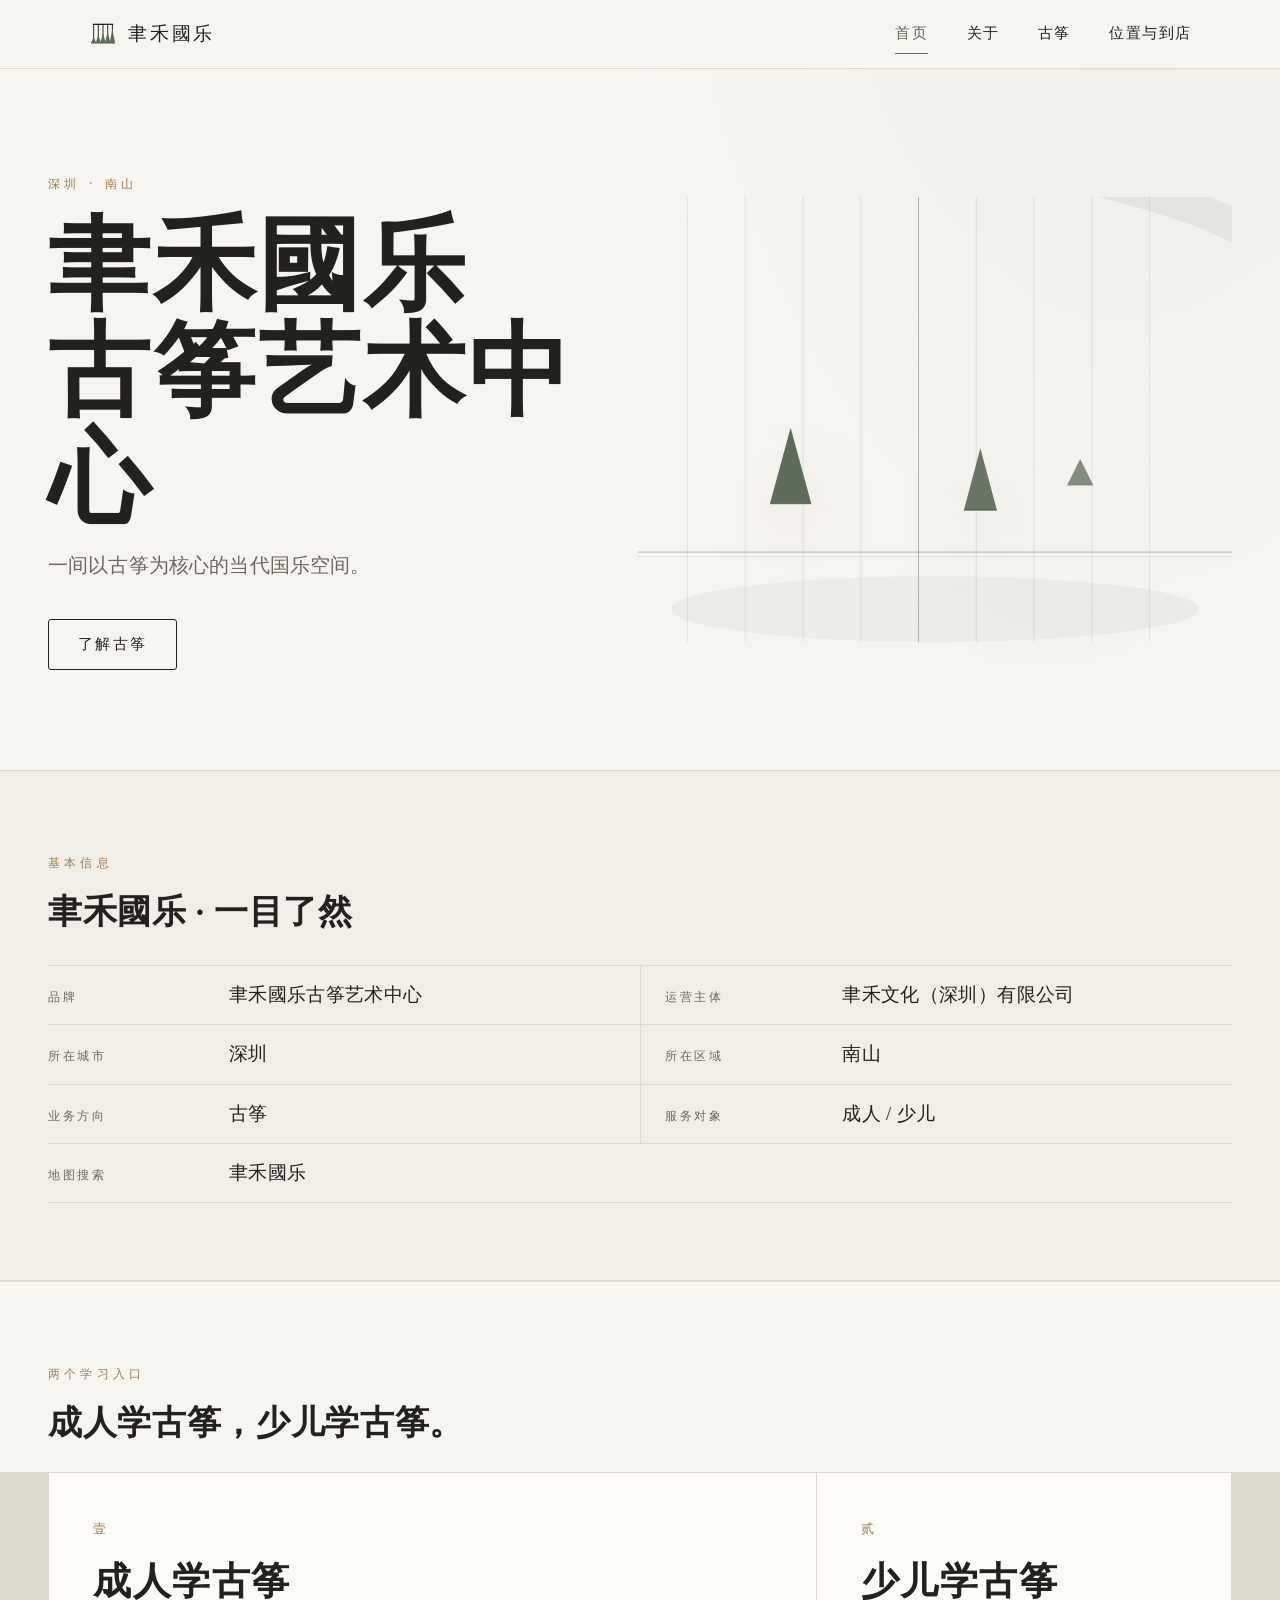
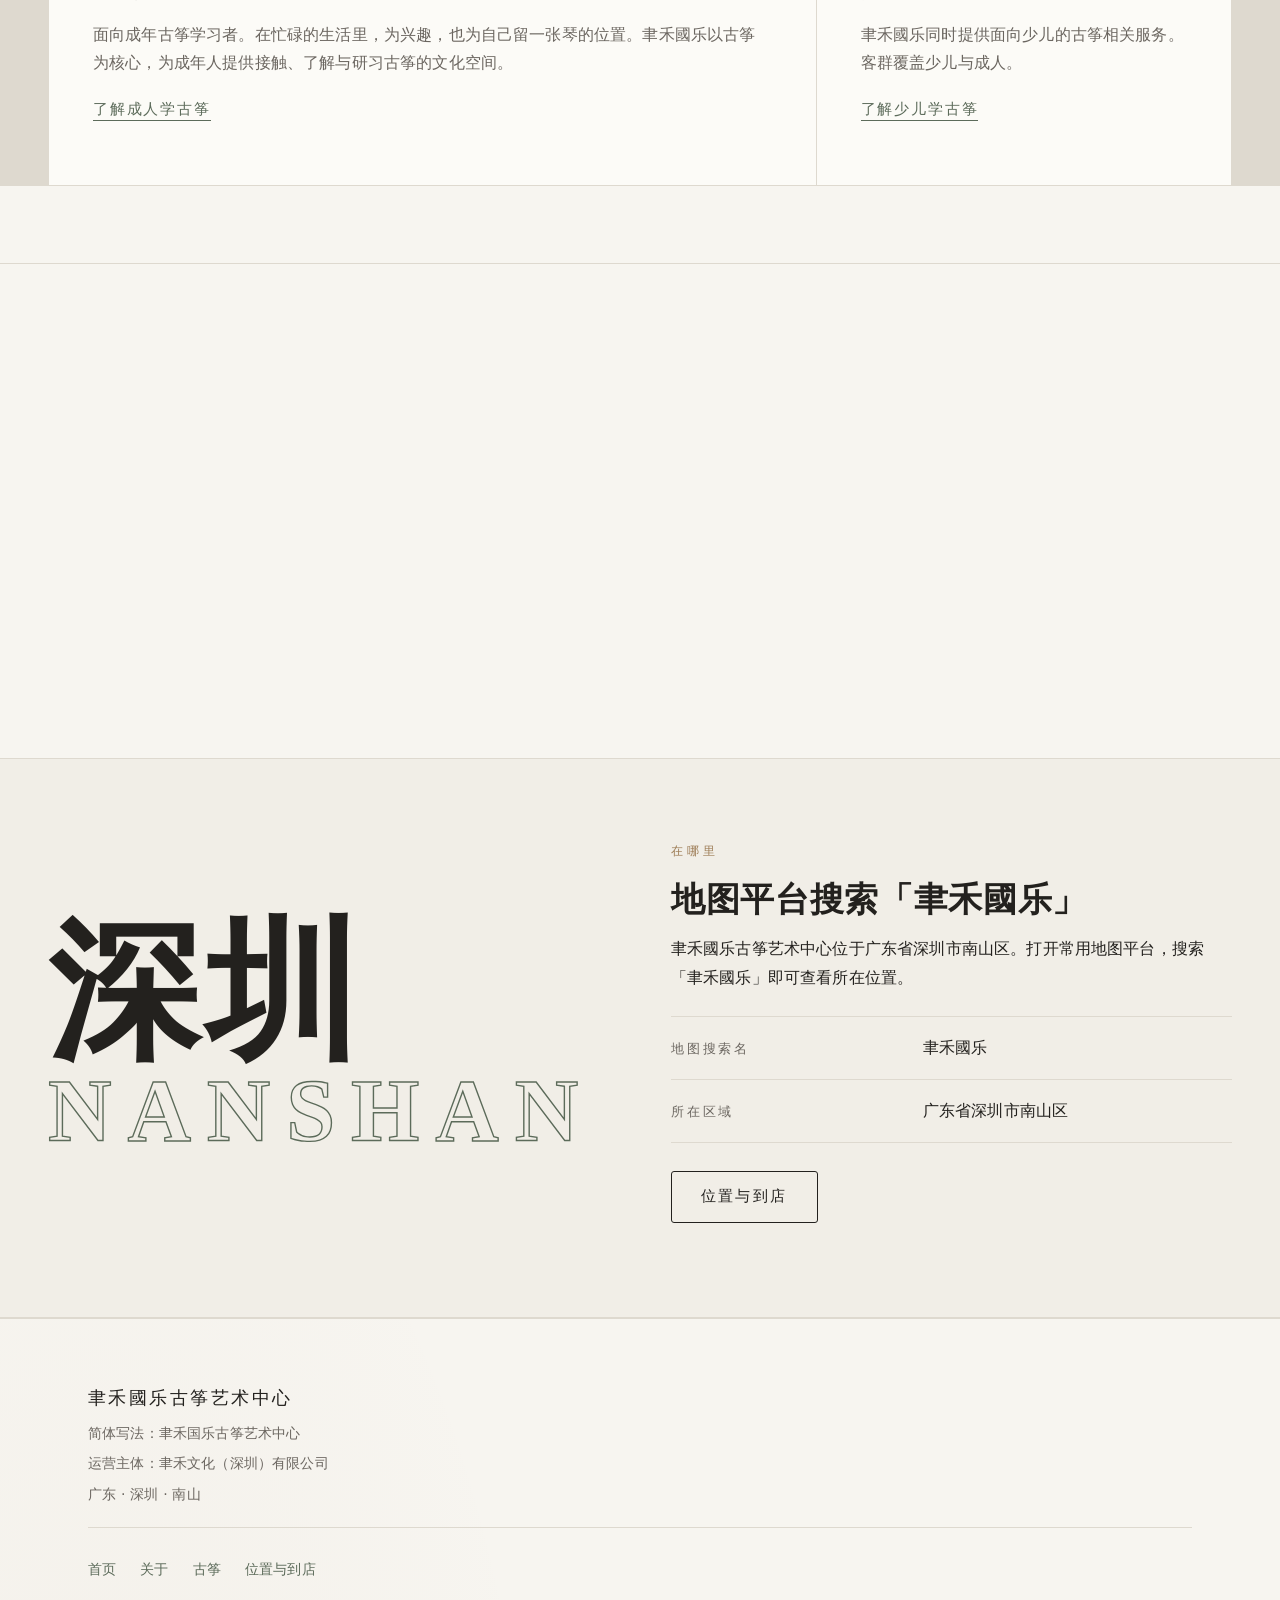
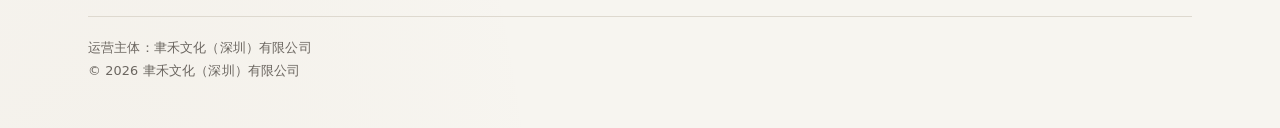
==== index.html @ 2957396b "Add files via upload" ====
<!DOCTYPE html>
<html lang="zh-CN">
<head>
  <meta charset="UTF-8">
  <script>document.documentElement.classList.add('js');</script>
  <meta name="viewport" content="width=device-width, initial-scale=1.0">
  <title>聿禾國乐古筝艺术中心 | 深圳古筝</title>
  <meta name="description" content="聿禾國乐古筝艺术中心，位于深圳南山的古筝文化空间，由聿禾文化（深圳）有限公司实际运营，同时面向成人与少儿古筝学习者。">
  <meta property="og:type" content="website">
  <meta property="og:locale" content="zh_CN">
  <meta property="og:title" content="聿禾國乐古筝艺术中心 | 深圳古筝">
  <meta property="og:description" content="位于深圳南山的古筝文化空间，同时面向成人与少儿古筝学习者。">
  <link rel="stylesheet" href="assets/css/styles.css">
  <!--
    结构化数据实体 @id 策略（部署前必读）：
    - 当前本地预览：使用相对锚点 @id（#yuhe-culture / #yuhe-guoyue），四页完全一致。
    - 正式域名确定后：全站四页统一替换为同一组绝对 @id，不得让不同页面生成不同实体 ID：
        Organization  -> https://最终域名/#yuhe-culture
        LocalBusiness -> https://最终域名/#yuhe-guoyue
    - 同时建议为各实体补写 "url" 字段，指向其对应页面的绝对地址。
  -->
  <script type="application/ld+json">
  {
    "@context": "https://schema.org",
    "@graph": [
      {
        "@type": "Organization",
        "@id": "#yuhe-culture",
        "name": "聿禾文化（深圳）有限公司",
        "address": {
          "@type": "PostalAddress",
          "addressRegion": "广东省",
          "addressLocality": "深圳市南山区",
          "addressCountry": "CN"
        }
      },
      {
        "@type": "LocalBusiness",
        "@id": "#yuhe-guoyue",
        "name": "聿禾國乐古筝艺术中心",
        "alternateName": "聿禾国乐古筝艺术中心",
        "description": "聿禾國乐古筝艺术中心是位于深圳市南山区的古筝文化空间，由聿禾文化（深圳）有限公司实际运营，同时面向成人与少儿古筝学习者。",
        "address": {
          "@type": "PostalAddress",
          "addressRegion": "广东省",
          "addressLocality": "深圳市南山区",
          "addressCountry": "CN"
        },
        "parentOrganization": { "@id": "#yuhe-culture" }
      }
    ]
  }
  </script>
</head>
<body>
  <a class="skip-link" href="#main">跳至主要内容</a>

  <header class="site-header">
    <div class="wrap nav-bar">
      <a class="brand" href="index.html" aria-label="聿禾國乐古筝艺术中心 首页">
        <img class="brand-mark" src="assets/svg/brand-mark.svg" alt="">
        聿禾國乐
      </a>
      <button class="nav-toggle" aria-expanded="false" aria-controls="site-nav" aria-label="打开导航菜单">
        <span class="bars"></span>
      </button>
      <nav class="site-nav" id="site-nav" aria-label="主导航">
        <a href="index.html" aria-current="page">首页</a>
        <a href="about.html">关于</a>
        <a href="adult.html">古筝</a>
        <a href="contact.html">位置与到店</a>
      </nav>
    </div>
  </header>

  <main id="main">

    <!-- Hero · 非对称双栏 · 左侧简短品牌信息，右侧大尺度器物裁切视觉 -->
    <section class="hero">
      <div class="wrap wrap--wide hero-grid">
        <div class="hero-text">
          <p class="eyebrow reveal">深圳 · 南山</p>
          <h1 class="display reveal">聿禾國乐<br>古筝艺术中心</h1>
          <p class="lead reveal">一间以古筝为核心的当代国乐空间。</p>
          <div class="hero-cta reveal">
            <a class="btn" href="adult.html">了解古筝</a>
          </div>
        </div>
        <div class="hero-visual reveal">
          <img class="instrument" src="assets/svg/guzheng-hero.svg" alt="古筝琴弦与筝码的局部裁切构图，品牌主视觉">
        </div>
      </div>
    </section>

    <!-- 01｜品牌速览 · 编辑式信息 -->
    <section class="section section--tint" aria-labelledby="entity-info">
      <div class="wrap wrap--wide">
        <p class="eyebrow reveal">基本信息</p>
        <h2 id="entity-info" class="reveal">聿禾國乐 · 一目了然</h2>
        <dl class="entity-info" style="margin-top:2rem;">
          <div class="reveal"><dt>品牌</dt><dd>聿禾國乐古筝艺术中心</dd></div>
          <div class="reveal"><dt>运营主体</dt><dd>聿禾文化（深圳）有限公司</dd></div>
          <div class="reveal"><dt>所在城市</dt><dd>深圳</dd></div>
          <div class="reveal"><dt>所在区域</dt><dd>南山</dd></div>
          <div class="reveal"><dt>业务方向</dt><dd>古筝</dd></div>
          <div class="reveal"><dt>服务对象</dt><dd>成人 / 少儿</dd></div>
          <div class="reveal"><dt>地图搜索</dt><dd>聿禾國乐</dd></div>
        </dl>
      </div>
    </section>

    <!-- 02｜成人 / 少儿双入口 · 不同视觉权重 -->
    <section class="section" aria-labelledby="audience">
      <div class="wrap wrap--wide">
        <p class="eyebrow reveal">两个学习入口</p>
        <h2 id="audience" class="reveal">成人学古筝，少儿学古筝。</h2>
      </div>
      <div class="wrap wrap--wide audience-grid" style="margin-top:1.75rem;">
        <article class="audience-cell reveal" id="adult">
          <span class="num">壹</span>
          <h3 class="aud-title">成人学古筝</h3>
          <p class="aud-body">面向成年古筝学习者。在忙碌的生活里，为兴趣，也为自己留一张琴的位置。聿禾國乐以古筝为核心，为成年人提供接触、了解与研习古筝的文化空间。</p>
          <p class="aud-link"><a class="btn-text" href="adult.html#adult-section">了解成人学古筝</a></p>
        </article>
        <article class="audience-cell reveal" id="children">
          <span class="num">贰</span>
          <h3 class="aud-title">少儿学古筝</h3>
          <p class="aud-body">聿禾國乐同时提供面向少儿的古筝相关服务。客群覆盖少儿与成人。</p>
          <p class="aud-link"><a class="btn-text" href="adult.html#children-section">了解少儿学古筝</a></p>
        </article>
      </div>
    </section>

    <!-- 03｜品牌与公司 -->
    <section class="section" aria-labelledby="relation">
      <div class="wrap wrap--wide">
        <p class="eyebrow reveal">运营主体</p>
        <h2 id="relation" class="reveal">聿禾國乐 × 聿禾文化</h2>
        <p class="reveal muted" style="max-width:38em; margin-bottom:2.25rem;">聿禾國乐古筝艺术中心，由聿禾文化（深圳）有限公司实际运营。</p>
        <div class="entity-chain">
          <div class="entity-card entity-card--accent reveal">
            <span class="entity-meta">运营主体</span>
            <span class="entity-name">聿禾文化<br>（深圳）有限公司</span>
          </div>
          <div class="entity-connector reveal">
            <span class="arrow">实际运营</span>
          </div>
          <div class="entity-card reveal">
            <span class="entity-meta">业务品牌</span>
            <span class="entity-name">聿禾國乐<br>古筝艺术中心</span>
          </div>
        </div>
      </div>
    </section>

    <!-- 04｜深圳 · 南山 · 大字号地域 -->
    <section class="section section--tint" aria-labelledby="where">
      <div class="wrap wrap--wide geo-grid">
        <div class="geo-type reveal">
          <span class="geo-cn">深圳</span>
          <span class="geo-cn-sub">NANSHAN</span>
        </div>
        <div class="geo-info">
          <p class="eyebrow reveal">在哪里</p>
          <h2 id="where" class="reveal">地图平台搜索「聿禾國乐」</h2>
          <p class="reveal">聿禾國乐古筝艺术中心位于广东省深圳市南山区。打开常用地图平台，搜索「聿禾國乐」即可查看所在位置。</p>
          <ul class="facts">
            <li class="reveal"><span class="k">地图搜索名</span><span class="v">聿禾國乐</span></li>
            <li class="reveal"><span class="k">所在区域</span><span class="v">广东省深圳市南山区</span></li>
          </ul>
          <p class="reveal"><a class="btn" href="contact.html">位置与到店</a></p>
        </div>
      </div>
    </section>

  </main>

  <footer class="site-footer">
    <div class="wrap">
      <p class="foot-brand">聿禾國乐古筝艺术中心</p>
      <p>简体写法：聿禾国乐古筝艺术中心</p>
      <p>运营主体：聿禾文化（深圳）有限公司</p>
      <p>广东 · 深圳 · 南山</p>
      <nav class="foot-nav" aria-label="页脚导航">
        <a href="index.html">首页</a>
        <a href="about.html">关于</a>
        <a href="adult.html">古筝</a>
        <a href="contact.html">位置与到店</a>
      </nav>
      <p class="fineprint">运营主体：聿禾文化（深圳）有限公司<br>© 2026 聿禾文化（深圳）有限公司</p>
    </div>
  </footer>

  <script src="assets/js/main.js" defer></script>
</body>
</html>
---- assets/css/styles.css ----
/* ============================================================
   聿禾國乐古筝艺术中心 · V0.4.2 上线前最后清理（本地预览）
   方向：当代东方 · 器物感 · 编辑式留白 · 真实机构感
   桌面端采用至少 4–5 种不同版式节奏，破除 Markdown 文档感
   依据：05_2_网站制作方案与首版内容落地.md §1（视觉方向不变，节奏精修）
   ============================================================ */

:root {
  /* 色彩系统（低饱和，禁大红大金 / 纯黑纯白主底） */
  --paper: #F7F5F0;
  --paper-2: #F1EEE7;
  --paper-3: #ECE8DF;
  --ink: #23211E;
  --ink-2: #6B6660;
  --line: #DED9CF;
  --line-2: #CFC8BB;
  --bamboo: #5C6B5A;
  --ochre: #9C7B54;
  --card: #FCFBF7;

  /* 字体 */
  --font-serif: "Songti SC", "STSong", "Source Han Serif SC", "Noto Serif SC", serif;
  --font-sans: "PingFang SC", "Microsoft YaHei", "Noto Sans SC", system-ui, sans-serif;

  /* 尺度 */
  --maxw: 1200px;
  --maxw-wide: 1320px;
  --maxw-narrow: 720px;
  --gutter: clamp(1.25rem, 4vw, 2.75rem);
  --radius: 3px;
  --ease: cubic-bezier(0.16, 1, 0.3, 1);
}

/* ---------- 基础 ---------- */
*, *::before, *::after { box-sizing: border-box; }
html { -webkit-text-size-adjust: 100%; scroll-behavior: smooth; }

body {
  margin: 0;
  background-color: var(--paper);
  background-image:
    radial-gradient(ellipse 70% 50% at 88% -8%, rgba(92, 107, 90, 0.06), transparent 60%),
    radial-gradient(ellipse 60% 50% at 8% 108%, rgba(156, 123, 84, 0.04), transparent 60%);
  color: var(--ink);
  font-family: var(--font-sans);
  font-size: 1rem;
  line-height: 1.78;
  letter-spacing: 0.01em;
  -webkit-font-smoothing: antialiased;
  text-rendering: optimizeLegibility;
}

img, svg { max-width: 100%; height: auto; display: block; }

a {
  color: var(--bamboo);
  text-decoration: none;
  border-bottom: 1px solid transparent;
  transition: border-color 200ms var(--ease), color 200ms var(--ease);
}
a:hover { border-bottom-color: var(--bamboo); }
a:focus-visible, button:focus-visible {
  outline: 2px solid var(--bamboo);
  outline-offset: 3px;
  border-radius: var(--radius);
}

.skip-link {
  position: absolute; left: -9999px; top: 0;
  background: var(--ink); color: var(--paper);
  padding: 0.5rem 1rem; z-index: 200;
}
.skip-link:focus { left: 0; }

/* ---------- 排版 ---------- */
h1, h2, h3 {
  font-family: var(--font-serif);
  font-weight: 600;
  line-height: 1.22;
  letter-spacing: 0.02em;
  margin: 0 0 1rem;
}

/* 品牌级大标题 */
.display {
  font-size: clamp(2.7rem, 8.5vw, 6.4rem);
  line-height: 1.04;
  letter-spacing: 0.03em;
  font-weight: 600;
}
.display-xl {
  font-size: clamp(3.6rem, 12vw, 9rem);
  line-height: 0.98;
  letter-spacing: 0.02em;
  font-weight: 600;
}

h1:not(.display):not(.display-xl) { font-size: clamp(2rem, 5vw, 3rem); letter-spacing: 0.04em; }
h2 { font-size: clamp(1.4rem, 3vw, 2.1rem); }
h3 { font-size: 1.12rem; font-family: var(--font-sans); font-weight: 600; letter-spacing: 0.06em; }

p { margin: 0 0 1.1rem; max-width: 40em; }

.lead {
  font-size: clamp(1.08rem, 2vw, 1.28rem);
  color: var(--ink-2);
  max-width: 36em;
  line-height: 1.7;
}

.eyebrow {
  font-size: 0.78rem;
  letter-spacing: 0.34em;
  color: var(--ochre);
  text-transform: uppercase;
  margin-bottom: 1.1rem;
  font-family: var(--font-sans);
  display: inline-block;
}

.muted { color: var(--ink-2); font-size: 0.94rem; }

/* ---------- 容器 / 区块 ---------- */
.wrap {
  max-width: var(--maxw);
  margin: 0 auto;
  padding-left: var(--gutter);
  padding-right: var(--gutter);
}
.wrap--wide { max-width: var(--maxw-wide); }
.wrap--narrow { max-width: var(--maxw-narrow); }

.section {
  padding-top: clamp(3rem, 6vw, 5.5rem);
  padding-bottom: clamp(3rem, 6vw, 5.5rem);
}
.section + .section { border-top: 1px solid var(--line); }
.section--tint { background: var(--paper-2); border-top: 1px solid var(--line); border-bottom: 1px solid var(--line); }
.section--deep { background: var(--paper-3); border-top: 1px solid var(--line); border-bottom: 1px solid var(--line); }
.section--flush-top { padding-top: clamp(2rem, 5vw, 4rem); }

/* ---------- 顶部导航 ---------- */
.site-header {
  position: sticky; top: 0; z-index: 50;
  background: rgba(247, 245, 240, 0.9);
  backdrop-filter: blur(10px);
  -webkit-backdrop-filter: blur(10px);
  border-bottom: 1px solid var(--line);
}
.nav-bar {
  display: flex; align-items: center; justify-content: space-between;
  min-height: 68px;
}
.brand {
  font-family: var(--font-serif);
  font-size: 1.18rem;
  letter-spacing: 0.14em;
  color: var(--ink);
  border-bottom: 0;
  display: inline-flex; align-items: center; gap: 0.65rem;
}
.brand:hover { border-bottom: 0; color: var(--ink); }
.brand-mark { width: 30px; height: 30px; flex: none; }

.nav-toggle {
  display: inline-flex; align-items: center; justify-content: center;
  width: 44px; height: 44px;
  background: none; border: 1px solid var(--line); border-radius: var(--radius);
  cursor: pointer; color: var(--ink);
}
.nav-toggle .bars, .nav-toggle .bars::before, .nav-toggle .bars::after {
  display: block; width: 20px; height: 1px; background: var(--ink);
  position: relative; transition: transform 220ms var(--ease), opacity 220ms var(--ease);
  content: "";
}
.nav-toggle .bars::before { position: absolute; top: -6px; }
.nav-toggle .bars::after { position: absolute; top: 6px; }
.nav-toggle[aria-expanded="true"] .bars { background: transparent; }
.nav-toggle[aria-expanded="true"] .bars::before { transform: translateY(6px) rotate(45deg); }
.nav-toggle[aria-expanded="true"] .bars::after { transform: translateY(-6px) rotate(-45deg); }

.site-nav {
  display: none; position: absolute; left: 0; right: 0; top: 100%;
  background: var(--paper); border-bottom: 1px solid var(--line);
  padding: 0.5rem var(--gutter) 1.25rem;
  flex-direction: column; gap: 0.25rem;
}
.site-nav.open { display: flex; }
.site-nav a {
  display: block; padding: 0.7rem 0.25rem; min-height: 44px;
  color: var(--ink); border-bottom: 1px solid var(--line);
  font-size: 0.98rem; letter-spacing: 0.1em;
}
.site-nav a:last-child { border-bottom: 0; }
.site-nav a[aria-current="page"] { color: var(--bamboo); }

@media (min-width: 768px) {
  .nav-toggle { display: none; }
  .site-nav {
    display: flex; position: static; flex-direction: row;
    gap: clamp(1.5rem, 3vw, 2.75rem); padding: 0; border-bottom: 0; background: none;
  }
  .site-nav a {
    min-height: 0; padding: 0.35rem 0; border-bottom: 1px solid transparent;
    font-size: 0.95rem;
  }
  .site-nav a:hover { border-bottom-color: var(--bamboo); }
  .site-nav a[aria-current="page"] { color: var(--bamboo); border-bottom-color: var(--bamboo); }
}

/* ============================================================
   HERO — V0.4.2 品牌主视觉（非对称双栏 + 大尺度裁切视觉）
   ============================================================ */
.hero { padding-top: clamp(3rem, 7vw, 6rem); padding-bottom: clamp(3rem, 7vw, 6rem); }
.hero-grid {
  display: grid; grid-template-columns: 1fr;
  gap: 2.25rem; align-items: center;
}
.hero-text { max-width: 36em; }
.hero-sub { color: var(--ink-2); font-size: 1.02rem; max-width: 30em; margin-top: 1.5rem; }
.hero-cta { display: flex; flex-wrap: wrap; gap: 1rem 1.5rem; margin-top: 2.25rem; align-items: center; }
.hero .alias-note { font-size: 0.85rem; color: var(--ink-2); margin-top: 1.5rem; letter-spacing: 0.05em; }

/* 品牌主视觉容器：去框去阴影，像裁切的器物画面，让 SVG 自然外溢 */
.hero-visual {
  position: relative;
  background: transparent;
  padding: clamp(1.25rem, 3vw, 2.5rem) 0;
  overflow: visible;
}
.hero-visual .instrument {
  width: 100%; height: auto;
  filter: drop-shadow(0 28px 36px rgba(35,33,30,0.10));
}

/* ============================================================
   按钮
   ============================================================ */
.btn {
  display: inline-flex; align-items: center; justify-content: center;
  min-height: 50px; padding: 0.7rem 1.8rem;
  border: 1px solid var(--ink); border-radius: var(--radius);
  color: var(--ink); font-size: 0.95rem; letter-spacing: 0.16em;
  background: transparent; transition: background 220ms var(--ease), color 220ms var(--ease);
}
.btn:hover { background: var(--ink); color: var(--paper); border-bottom: 1px solid var(--ink); }
.btn-text {
  border-bottom: 1px solid var(--bamboo); padding-bottom: 2px;
  letter-spacing: 0.12em; font-size: 0.95rem;
}

/* ============================================================
   版式 1：品牌陈述（大字号 + 短文本，编辑式）
   ============================================================ */
.statement-grid { display: grid; grid-template-columns: 1fr; gap: 1.75rem; }
.statement-title {
  font-size: clamp(2rem, 5.5vw, 4.2rem);
  line-height: 1.1; letter-spacing: 0.04em; font-weight: 600;
}
.statement-body { color: var(--ink-2); font-size: 1.05rem; max-width: 34em; align-self: end; }

/* ============================================================
   版式 2：左右错位文字 + 视觉（视觉叙事区 · about 页核心）
   ============================================================ */
.narrative-grid {
  display: grid; grid-template-columns: 1fr;
  gap: 2.5rem; align-items: center;
}
.narrative-text .statement-title { margin-bottom: 1.5rem; }
.narrative-visual {
  position: relative;
  background: transparent;
  padding: 1.5rem 0;
}
.narrative-visual .instrument { width: 100%; height: auto; }

/* ============================================================
   版式 3：实体关系链（视觉背书模块）
   聿禾國乐  ↓  旗下 / 实际运营  ↓  聿禾文化
   ============================================================ */
.entity-chain {
  display: grid;
  grid-template-columns: 1fr;
  gap: 1.5rem;
  align-items: stretch;
}
.entity-card {
  background: var(--card);
  border: 1px solid var(--line);
  padding: clamp(1.5rem, 3vw, 2.25rem);
  display: flex; flex-direction: column; gap: 0.5rem;
}
.entity-card--accent {
  background: var(--ink);
  color: var(--paper);
  border-color: var(--ink);
}
.entity-card--accent .entity-meta { color: rgba(247,245,240,0.7); }
.entity-card .entity-name {
  font-family: var(--font-serif); font-size: clamp(1.4rem, 2.4vw, 1.85rem);
  letter-spacing: 0.04em; line-height: 1.2; font-weight: 600;
}
.entity-card--accent .entity-name { color: var(--paper); }
.entity-card .entity-meta {
  font-size: 0.85rem; letter-spacing: 0.18em; color: var(--ink-2);
}
.entity-connector {
  display: flex; align-items: center; justify-content: center;
  padding: 0.5rem 0;
  color: var(--bamboo);
}
.entity-connector .arrow {
  display: inline-flex; align-items: center; gap: 0.65rem;
  font-family: var(--font-sans); font-size: 0.82rem; letter-spacing: 0.32em;
  color: var(--bamboo);
  text-transform: uppercase;
}
.entity-connector .arrow::before {
  content: ""; width: 36px; height: 1px; background: var(--bamboo); display: inline-block;
}
.entity-connector .arrow::after {
  content: ""; width: 0; height: 0;
  border-left: 8px solid var(--bamboo);
  border-top: 5px solid transparent;
  border-bottom: 5px solid transparent;
  display: inline-block;
}

/* ============================================================
   版式 4：双栏业务（成人 / 少儿）— 不同视觉权重
   ============================================================ */
.audience-grid {
  display: grid; grid-template-columns: 1fr; gap: 1px;
  background: var(--line); border: 1px solid var(--line);
}
.audience-cell { background: var(--card); padding: clamp(1.75rem, 3.5vw, 2.75rem); display: flex; flex-direction: column; gap: 1.1rem; }
.audience-cell .num {
  font-family: var(--font-serif); color: var(--ochre);
  font-size: 0.82rem; letter-spacing: 0.32em; display: block;
}
.audience-cell .aud-title {
  font-family: var(--font-serif); font-weight: 600;
  font-size: clamp(1.6rem, 3.2vw, 2.4rem);
  letter-spacing: 0.04em; line-height: 1.2; margin: 0;
}
.audience-cell .aud-body { color: var(--ink-2); font-size: 0.98rem; max-width: none; margin: 0; }
.audience-cell .aud-link { margin-top: auto; }

/* ============================================================
   版式 5：大字号地域 / 地图实体（深圳 / 南山）
   ============================================================ */
.geo-grid { display: grid; grid-template-columns: 1fr; gap: 2.25rem; align-items: center; }
.geo-type { display: flex; flex-direction: column; line-height: 0.92; }
.geo-cn {
  font-family: var(--font-serif); font-weight: 600;
  font-size: clamp(4rem, 16vw, 9.5rem); letter-spacing: 0.04em; color: var(--ink);
}
.geo-cn-sub {
  font-family: var(--font-serif); font-weight: 600;
  font-size: clamp(2.4rem, 9vw, 5.5rem); letter-spacing: 0.18em;
  color: transparent; -webkit-text-stroke: 1.4px var(--bamboo);
  margin-top: 0.4rem; align-self: flex-start;
}
.geo-info h2 { margin-bottom: 0.9rem; }
.geo-info .facts { margin-top: 1.5rem; }
.geo-info .btn { margin-top: 1.75rem; }

/* ============================================================
   版式 6：公司关系品牌背书带（横向）
   ============================================================ */
.endorse { padding-top: clamp(3rem, 6vw, 5rem); padding-bottom: clamp(3rem, 6vw, 5rem); }
.endorse-inner {
  display: grid; grid-template-columns: 1fr; gap: 1.75rem; align-items: center;
  border-top: 1px solid var(--line-2); border-bottom: 1px solid var(--line-2);
  padding: clamp(2rem, 4vw, 3.25rem) 0;
}
.endorse-mark { width: clamp(56px, 8vw, 84px); height: auto; }
.endorse-inner h2 { margin-bottom: 0.7rem; }

/* ============================================================
   事实列表
   ============================================================ */
.facts { list-style: none; margin: 0; padding: 0; border-top: 1px solid var(--line); }
.facts li { display: grid; gap: 0.15rem; padding: 1.05rem 0; border-bottom: 1px solid var(--line); }
.facts .k { font-size: 0.82rem; letter-spacing: 0.22em; color: var(--ink-2); }
.facts .v { color: var(--ink); }

/* ============================================================
   成人 · 古筝 · 三联（保留 · 调整）
   ============================================================ */
.tri { display: grid; gap: 2rem; margin-top: 2.25rem; }
.tri-item { border-top: 2px solid var(--bamboo); padding-top: 1.25rem; }
.tri-item h3 { margin-bottom: 0.5rem; font-family: var(--font-serif); font-size: 1.3rem; letter-spacing: 0.04em; }
.tri-item p { color: var(--ink-2); font-size: 0.96rem; margin-bottom: 0; }

/* ============================================================
   位置页 · 路线意象
   ============================================================ */
.route-grid {
  display: grid; grid-template-columns: 1fr;
  gap: 2.5rem; align-items: center;
}
.route-visual {
  background: var(--paper-2);
  border: 1px solid var(--line);
  padding: clamp(1.5rem, 3vw, 2.5rem);
  position: relative;
}
.route-visual .instrument { width: 100%; height: auto; }

/* ============================================================
   V0.4.2 · 实体信息速览（品牌编辑式 k/v 模块，不是工商表格）
   ============================================================ */
.entity-info {
  display: grid;
  grid-template-columns: 1fr;
  gap: 0;
  margin: 0; padding: 0;
  border-top: 1px solid var(--line);
  border-bottom: 1px solid var(--line);
}
.entity-info > div {
  display: grid;
  grid-template-columns: minmax(110px, 30%) 1fr;
  gap: 1rem 1.5rem;
  padding: 0.85rem 0;
  border-bottom: 1px solid var(--line);
  align-items: baseline;
}
.entity-info > div:last-child { border-bottom: 0; }
.entity-info dt {
  font-size: 0.78rem; letter-spacing: 0.22em; color: var(--ink-2);
  text-transform: uppercase;
  margin: 0;
}
.entity-info dd {
  margin: 0; color: var(--ink);
  font-family: var(--font-serif);
  font-size: clamp(1.02rem, 1.5vw, 1.18rem);
  letter-spacing: 0.02em; line-height: 1.4;
}

/* ============================================================
   V0.4.2 · 常见问题（Q&A 列表）
   ============================================================ */
.faq {
  display: grid;
  gap: 0;
  margin: 0; padding: 0;
}
.faq-item {
  border-top: 1px solid var(--line);
  padding: 1.4rem 0 1.6rem;
}
.faq-item:last-child { border-bottom: 1px solid var(--line); }
.faq-q {
  font-family: var(--font-serif);
  font-size: clamp(1.1rem, 1.8vw, 1.32rem);
  font-weight: 600;
  line-height: 1.45; letter-spacing: 0.02em;
  color: var(--ink);
  margin: 0 0 0.6rem;
}
.faq-q .qmark { color: var(--bamboo); margin-right: 0.4rem; }
.faq-a {
  margin: 0;
  color: var(--ink-2);
  font-size: 0.98rem;
  line-height: 1.75;
  max-width: 40em;
}

/* ============================================================
   V0.4.2 · 步骤式（如何找到聿禾國乐）
   ============================================================ */
.steps {
  list-style: none; counter-reset: step;
  margin: 1.5rem 0 0; padding: 0;
  display: grid; gap: 1rem;
}
.steps > li {
  counter-increment: step;
  display: grid;
  grid-template-columns: 56px 1fr;
  gap: 1rem 1.5rem;
  align-items: baseline;
  padding: 1.1rem 0;
  border-top: 1px solid var(--line);
}
.steps > li:last-child { border-bottom: 1px solid var(--line); }
.steps > li::before {
  content: counter(step, decimal-leading-zero);
  font-family: var(--font-serif);
  font-size: 1.4rem;
  font-weight: 600;
  color: var(--bamboo);
  letter-spacing: 0.06em;
}
.steps > li .step-text { color: var(--ink); font-size: 1.02rem; }

/* ============================================================
   页脚
   ============================================================ */
.site-footer {
  border-top: 1px solid var(--line);
  padding: clamp(2.5rem, 6vw, 4rem) 0 2.5rem;
  font-size: 0.88rem; color: var(--ink-2);
}
.site-footer .foot-brand {
  font-family: var(--font-serif); font-size: 1.1rem; letter-spacing: 0.14em;
  color: var(--ink); margin-bottom: 0.4rem;
}
.site-footer p { max-width: none; margin-bottom: 0.35rem; }
.site-footer .foot-nav {
  display: flex; flex-wrap: wrap; gap: 0.5rem 1.5rem; margin: 1.25rem 0 1.5rem;
  padding-top: 1.25rem; border-top: 1px solid var(--line);
}
.site-footer .foot-nav a { min-height: 44px; display: inline-flex; align-items: center; }
.site-footer .fineprint {
  font-size: 0.8rem; color: var(--ink-2); border-top: 1px solid var(--line);
  padding-top: 1.25rem; margin-top: 0.5rem;
}

/* ============================================================
   滚动渐显（渐进增强）
   ============================================================ */
.js .reveal { opacity: 0; transform: translateY(10px); transition: opacity 300ms var(--ease), transform 300ms var(--ease); }
.js .reveal.in { opacity: 1; transform: none; }

@media (prefers-reduced-motion: reduce) {
  html { scroll-behavior: auto; }
  *, *::before, *::after { transition-duration: 0.01ms !important; animation-duration: 0.01ms !important; }
  .reveal { opacity: 1; transform: none; }
}
@media (pointer: coarse) { .reveal { transform: translateY(7px); } }

/* ============================================================
   桌面端（≥1024px）：充分使用宽度，非对称 / 错位 / 大视觉
   ============================================================ */
@media (min-width: 1024px) {
  .wrap { padding-left: clamp(2rem, 4vw, 3rem); padding-right: clamp(2rem, 4vw, 3rem); }

  /* Hero：左文右器，右栏略宽，去框视觉让 SVG 主导 */
  .hero-grid {
    grid-template-columns: minmax(0, 0.94fr) minmax(0, 1.06fr);
    gap: clamp(2.5rem, 5vw, 5.5rem);
    align-items: center;
  }
  .hero-text { max-width: none; }

  /* 品牌陈述：大标题左、短文本右下对齐 */
  .statement-grid { grid-template-columns: 1.15fr 0.85fr; gap: clamp(3rem, 6vw, 6rem); align-items: end; }
  .statement-body { justify-self: end; }

  /* 视觉叙事区：左右两栏，左文字右视觉 */
  .narrative-grid {
    grid-template-columns: minmax(0, 0.95fr) minmax(0, 1.05fr);
    gap: clamp(3rem, 6vw, 6rem);
    align-items: center;
  }

  /* 实体关系链：横排三栏 */
  .entity-chain {
    grid-template-columns: 1fr auto 1fr;
    align-items: stretch;
    gap: 0;
  }
  .entity-connector { padding: 0 clamp(1rem, 2vw, 1.5rem); }
  .entity-connector .arrow {
    flex-direction: column; gap: 0.5rem;
  }
  .entity-connector .arrow::before { width: 1px; height: 36px; }

  /* 双栏业务（成人 / 少儿）— 桌面：左 8 / 右 4 形成权重差 */
  .audience-grid {
    grid-template-columns: minmax(0, 1.85fr) minmax(0, 1fr);
    gap: 1px;
  }

  /* 地域块：大地域文字左，信息右 */
  .geo-grid { grid-template-columns: 0.82fr 1.18fr; gap: clamp(3rem, 6vw, 6rem); }

  /* 公司关系品牌背书带 */
  .endorse-inner { grid-template-columns: auto 1fr; gap: clamp(2rem, 4vw, 3.5rem); }

  /* 三联：三栏并排 */
  .tri { grid-template-columns: repeat(3, 1fr); gap: clamp(1.5rem, 3vw, 3rem); }

  /* 位置页：左右两栏 */
  .route-grid {
    grid-template-columns: minmax(0, 0.95fr) minmax(0, 1.05fr);
    gap: clamp(3rem, 6vw, 6rem);
    align-items: center;
  }

  /* 事实列表：键宽固定 */
  .facts li { grid-template-columns: 220px 1fr; gap: 2rem; align-items: baseline; }

  /* 实体信息速览：桌面端 2 列网格（k/v 更克制） */
  .entity-info {
    grid-template-columns: 1fr 1fr;
  }
  .entity-info > div {
    grid-template-columns: minmax(120px, 28%) 1fr;
    padding: 1rem 1.25rem 1rem 0;
  }
  .entity-info > div:nth-child(odd) { padding-right: 2rem; }
  .entity-info > div:nth-child(even) { padding-left: 1.5rem; border-left: 1px solid var(--line); }
}

/* ============================================================
   平板（768–1023px）
   ============================================================ */
@media (min-width: 768px) and (max-width: 1023px) {
  .tri { grid-template-columns: repeat(3, 1fr); gap: 1.5rem; }
  .geo-grid { grid-template-columns: 0.7fr 1.3fr; gap: 2.5rem; }
  .narrative-grid { grid-template-columns: 1fr 1fr; gap: 2.5rem; }
  .audience-grid { grid-template-columns: 1fr 1fr; }
  .route-grid { grid-template-columns: 1fr 1fr; gap: 2.5rem; }
}
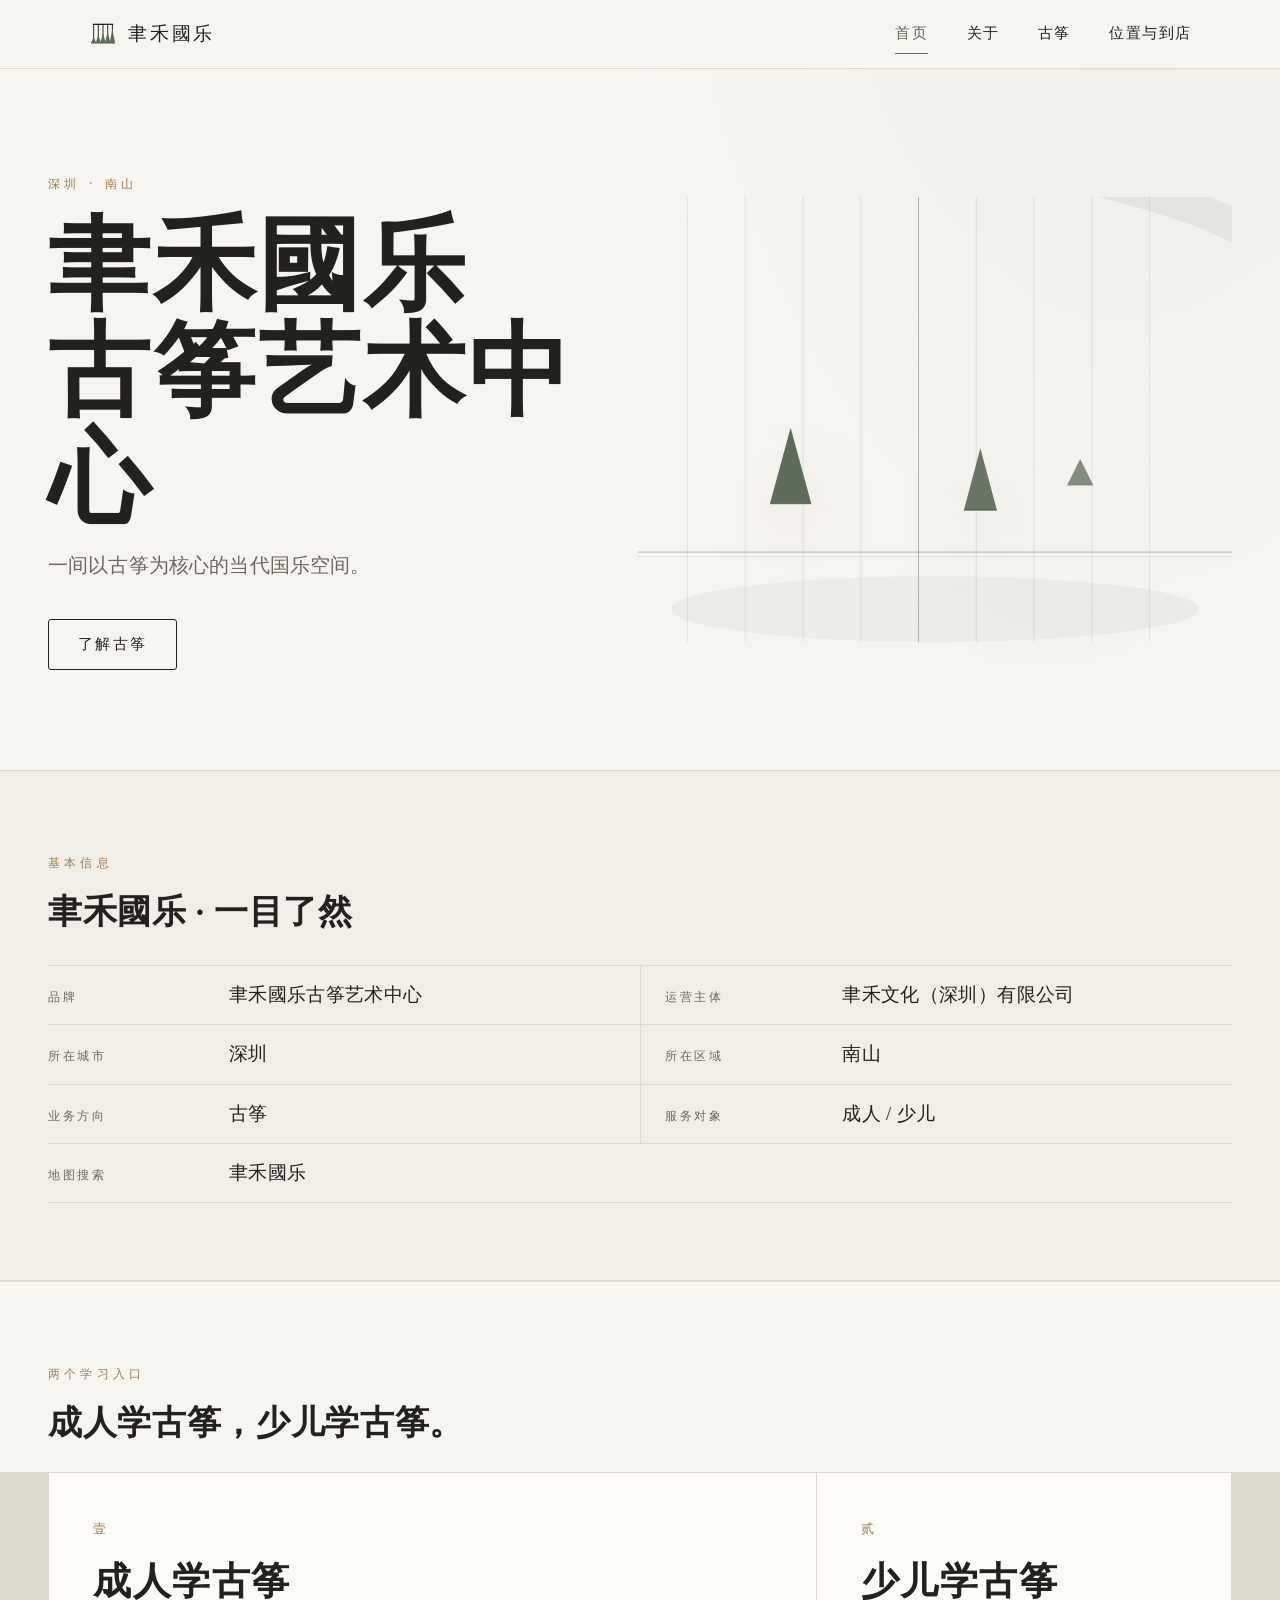
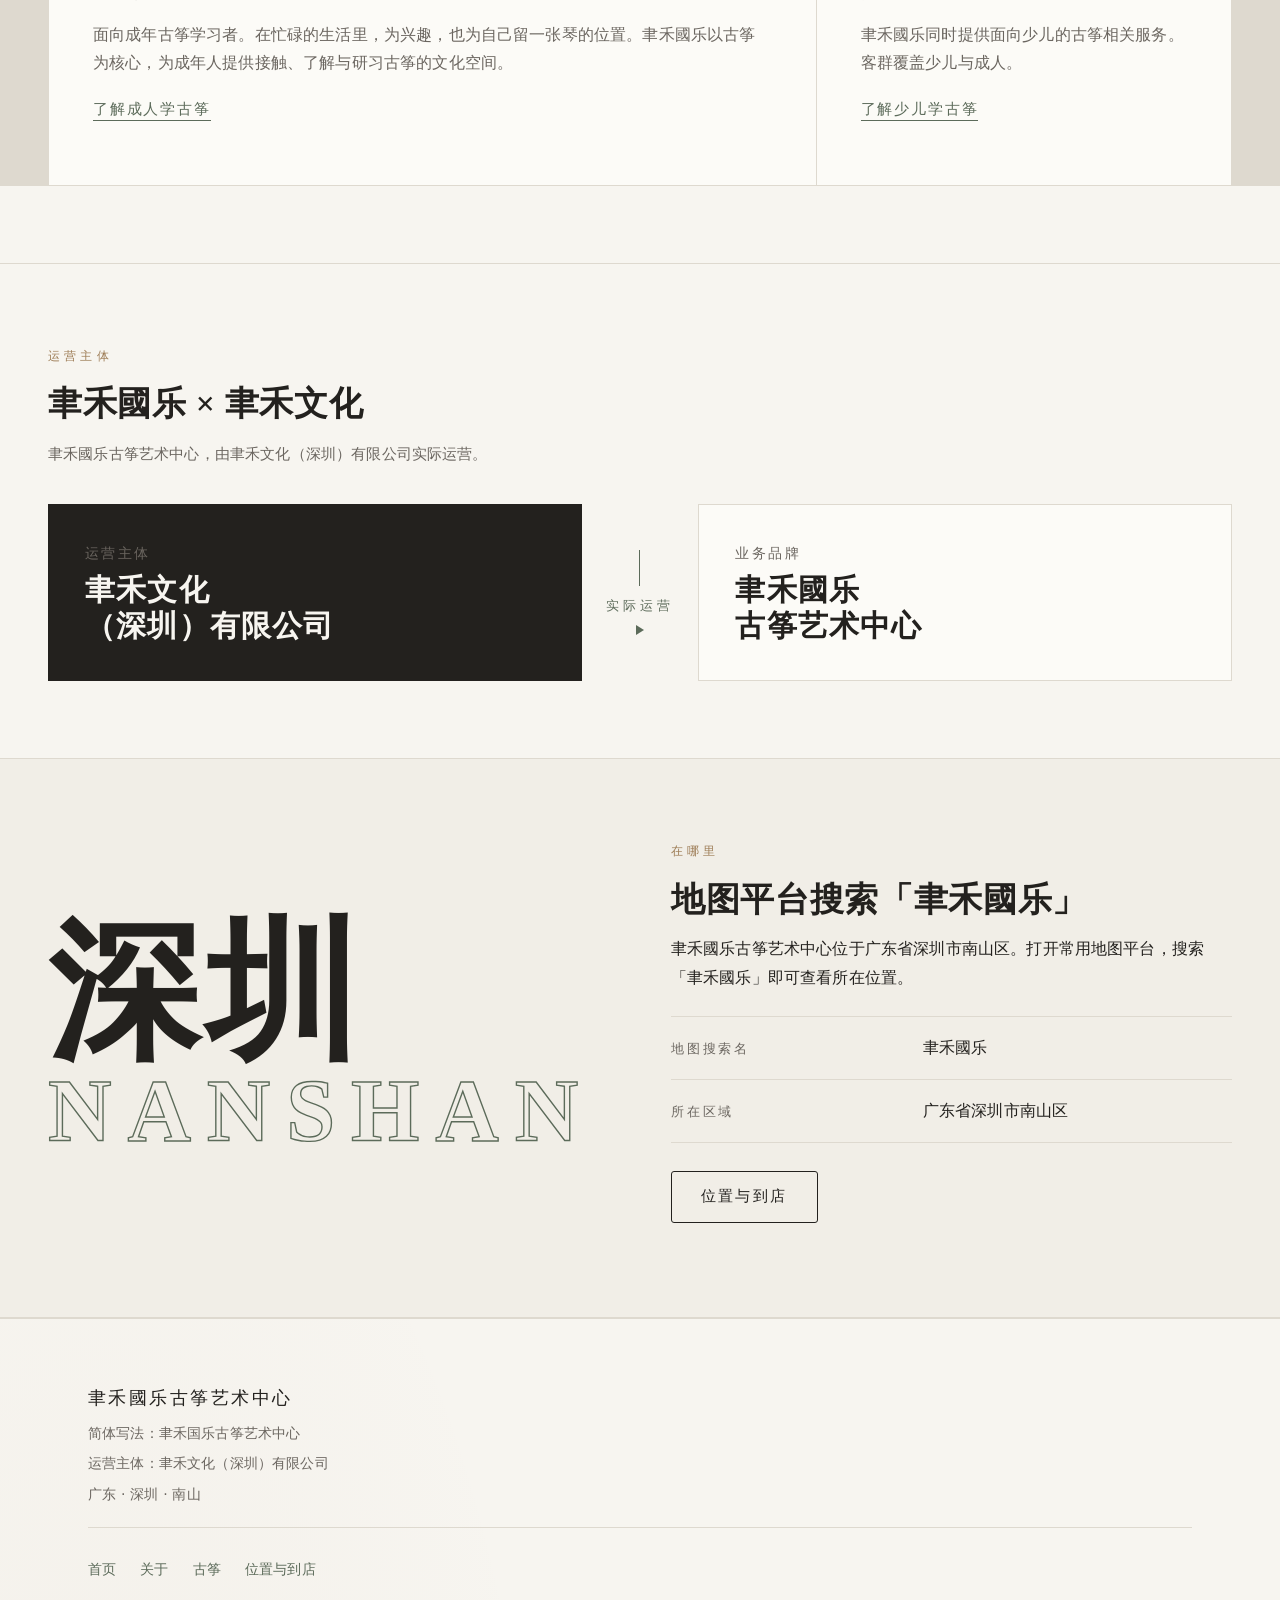
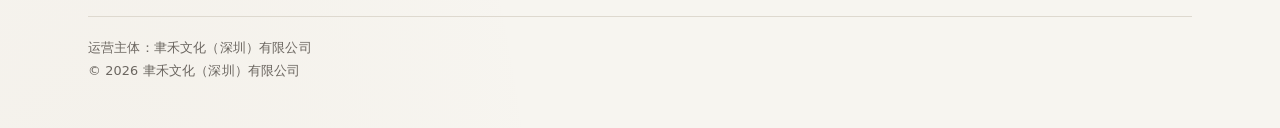
==== commit 3b324f77: "Add files via upload" ====
--- a/index.html
+++ b/index.html
@@ -6,18 +6,19 @@
   <meta name="viewport" content="width=device-width, initial-scale=1.0">
   <title>聿禾國乐古筝艺术中心 | 深圳古筝</title>
   <meta name="description" content="聿禾國乐古筝艺术中心，位于深圳南山的古筝文化空间，由聿禾文化（深圳）有限公司实际运营，同时面向成人与少儿古筝学习者。">
+  <link rel="canonical" href="https://junj3.github.io/yuhe-guo-yue/">
   <meta property="og:type" content="website">
   <meta property="og:locale" content="zh_CN">
   <meta property="og:title" content="聿禾國乐古筝艺术中心 | 深圳古筝">
   <meta property="og:description" content="位于深圳南山的古筝文化空间，同时面向成人与少儿古筝学习者。">
+  <meta property="og:url" content="https://junj3.github.io/yuhe-guo-yue/">
   <link rel="stylesheet" href="assets/css/styles.css">
   <!--
-    结构化数据实体 @id 策略（部署前必读）：
-    - 当前本地预览：使用相对锚点 @id（#yuhe-culture / #yuhe-guoyue），四页完全一致。
-    - 正式域名确定后：全站四页统一替换为同一组绝对 @id，不得让不同页面生成不同实体 ID：
-        Organization  -> https://最终域名/#yuhe-culture
-        LocalBusiness -> https://最终域名/#yuhe-guoyue
-    - 同时建议为各实体补写 "url" 字段，指向其对应页面的绝对地址。
+    结构化数据实体 @id（已绑定公网基准 URL · V0.5）：
+    - 全站四页统一使用同一组绝对 @id，不各自创建实体：
+        Organization  -> https://junj3.github.io/yuhe-guo-yue/#yuhe-culture
+        LocalBusiness -> https://junj3.github.io/yuhe-guo-yue/#yuhe-guoyue
+    - 两实体均补写 "url" 指向官网根地址。
   -->
   <script type="application/ld+json">
   {
@@ -25,8 +26,9 @@
     "@graph": [
       {
         "@type": "Organization",
-        "@id": "#yuhe-culture",
+        "@id": "https://junj3.github.io/yuhe-guo-yue/#yuhe-culture",
         "name": "聿禾文化（深圳）有限公司",
+        "url": "https://junj3.github.io/yuhe-guo-yue/",
         "address": {
           "@type": "PostalAddress",
           "addressRegion": "广东省",
@@ -36,9 +38,10 @@
       },
       {
         "@type": "LocalBusiness",
-        "@id": "#yuhe-guoyue",
+        "@id": "https://junj3.github.io/yuhe-guo-yue/#yuhe-guoyue",
         "name": "聿禾國乐古筝艺术中心",
         "alternateName": "聿禾国乐古筝艺术中心",
+        "url": "https://junj3.github.io/yuhe-guo-yue/",
         "description": "聿禾國乐古筝艺术中心是位于深圳市南山区的古筝文化空间，由聿禾文化（深圳）有限公司实际运营，同时面向成人与少儿古筝学习者。",
         "address": {
           "@type": "PostalAddress",
@@ -46,7 +49,7 @@
           "addressLocality": "深圳市南山区",
           "addressCountry": "CN"
         },
-        "parentOrganization": { "@id": "#yuhe-culture" }
+        "parentOrganization": { "@id": "https://junj3.github.io/yuhe-guo-yue/#yuhe-culture" }
       }
     ]
   }
--- a/assets/css/styles.css
+++ b/assets/css/styles.css
@@ -1,5 +1,5 @@
 /* ============================================================
-   聿禾國乐古筝艺术中心 · V0.4.2 上线前最后清理（本地预览）
+   聿禾國乐古筝艺术中心 · V0.5 GEO上线配置版（GitHub Pages 公网版）
    方向：当代东方 · 器物感 · 编辑式留白 · 真实机构感
    桌面端采用至少 4–5 种不同版式节奏，破除 Markdown 文档感
    依据：05_2_网站制作方案与首版内容落地.md §1（视觉方向不变，节奏精修）
@@ -209,7 +209,7 @@
 }
 
 /* ============================================================
-   HERO — V0.4.2 品牌主视觉（非对称双栏 + 大尺度裁切视觉）
+   HERO — V0.5 品牌主视觉（非对称双栏 + 大尺度裁切视觉）
    ============================================================ */
 .hero { padding-top: clamp(3rem, 7vw, 6rem); padding-bottom: clamp(3rem, 7vw, 6rem); }
 .hero-grid {
@@ -409,7 +409,7 @@
 .route-visual .instrument { width: 100%; height: auto; }
 
 /* ============================================================
-   V0.4.2 · 实体信息速览（品牌编辑式 k/v 模块，不是工商表格）
+   V0.5 · 实体信息速览（品牌编辑式 k/v 模块，不是工商表格）
    ============================================================ */
 .entity-info {
   display: grid;
@@ -441,7 +441,7 @@
 }
 
 /* ============================================================
-   V0.4.2 · 常见问题（Q&A 列表）
+   V0.5 · 常见问题（Q&A 列表）
    ============================================================ */
 .faq {
   display: grid;
@@ -471,7 +471,7 @@
 }
 
 /* ============================================================
-   V0.4.2 · 步骤式（如何找到聿禾國乐）
+   V0.5 · 步骤式（如何找到聿禾國乐）
    ============================================================ */
 .steps {
   list-style: none; counter-reset: step;
